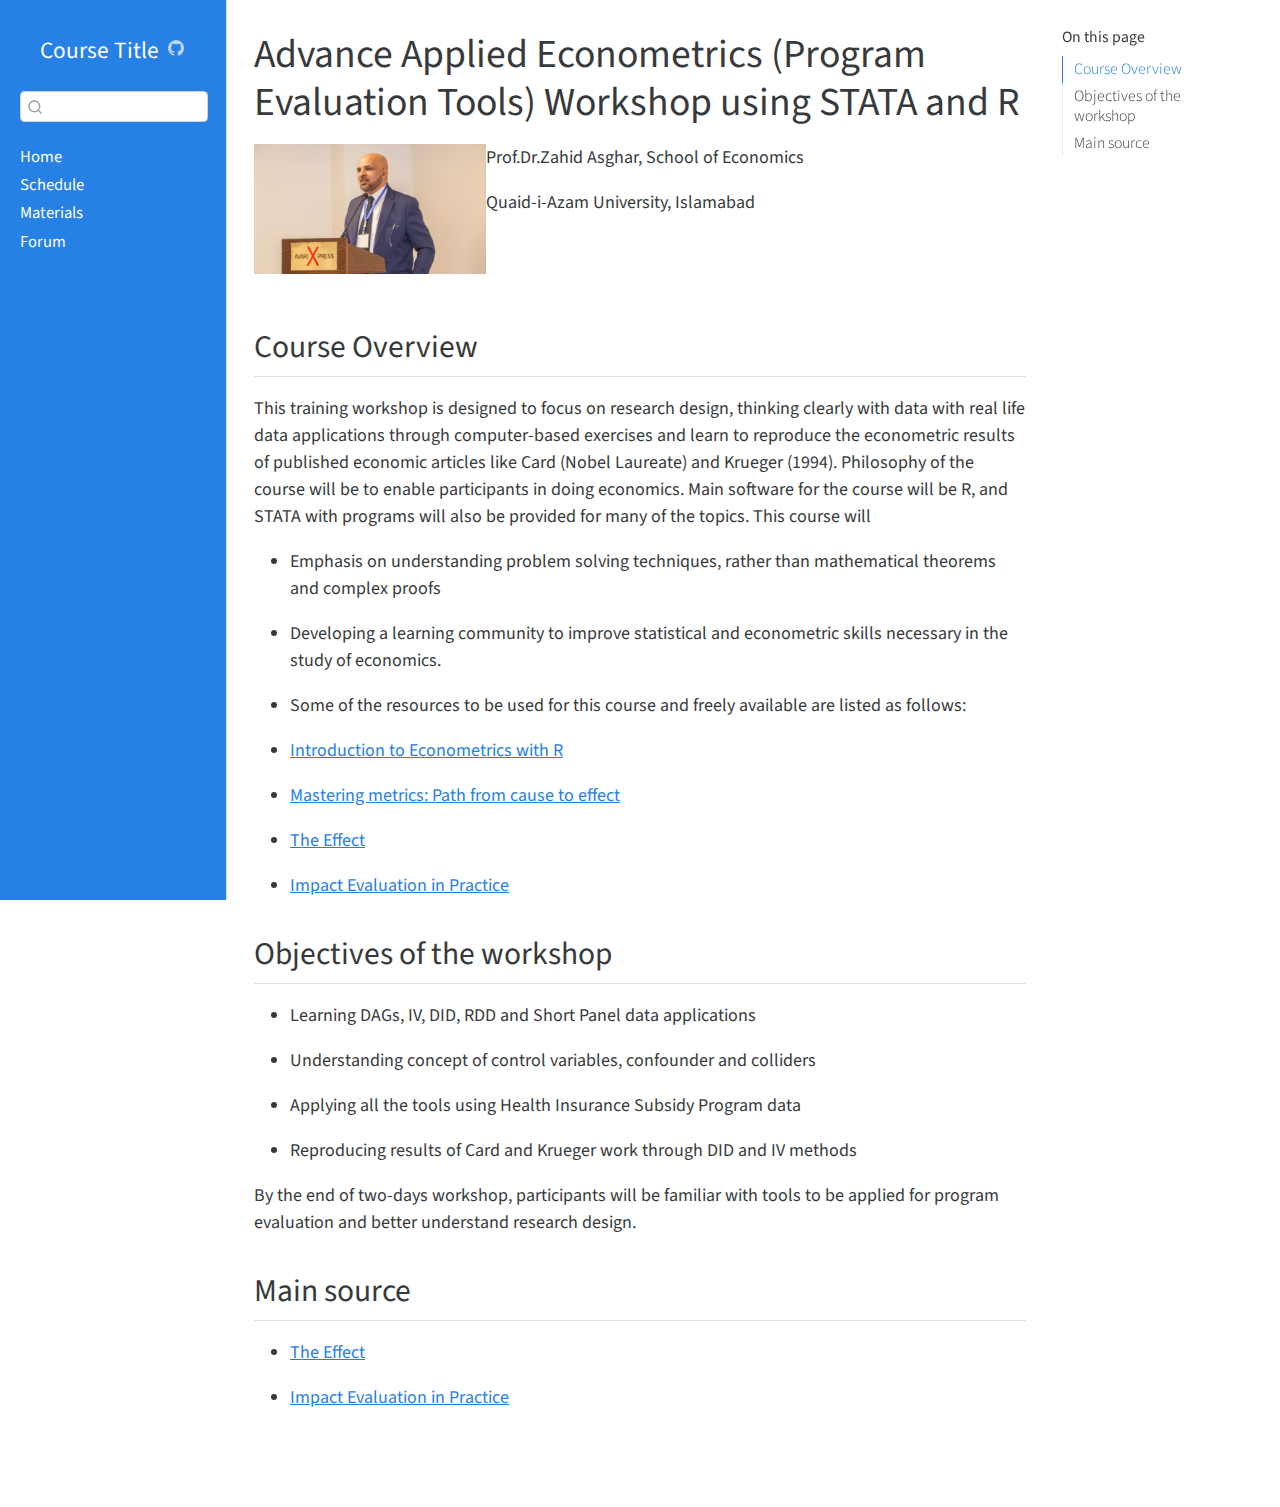
==== index.html @ a529d81c "Built site for gh-pages" ====
<!DOCTYPE html>
<html xmlns="http://www.w3.org/1999/xhtml" lang="en" xml:lang="en"><head>

<meta charset="utf-8">
<meta name="generator" content="quarto-1.2.313">

<meta name="viewport" content="width=device-width, initial-scale=1.0, user-scalable=yes">


<title>Course Title - Advance Applied Econometrics (Program Evaluation Tools) Workshop using STATA and R</title>
<style>
code{white-space: pre-wrap;}
span.smallcaps{font-variant: small-caps;}
div.columns{display: flex; gap: min(4vw, 1.5em);}
div.column{flex: auto; overflow-x: auto;}
div.hanging-indent{margin-left: 1.5em; text-indent: -1.5em;}
ul.task-list{list-style: none;}
ul.task-list li input[type="checkbox"] {
  width: 0.8em;
  margin: 0 0.8em 0.2em -1.6em;
  vertical-align: middle;
}
</style>


<script src="site_libs/quarto-nav/quarto-nav.js"></script>
<script src="site_libs/clipboard/clipboard.min.js"></script>
<script src="site_libs/quarto-search/autocomplete.umd.js"></script>
<script src="site_libs/quarto-search/fuse.min.js"></script>
<script src="site_libs/quarto-search/quarto-search.js"></script>
<meta name="quarto:offset" content="./">
<script src="site_libs/quarto-html/quarto.js"></script>
<script src="site_libs/quarto-html/popper.min.js"></script>
<script src="site_libs/quarto-html/tippy.umd.min.js"></script>
<script src="site_libs/quarto-html/anchor.min.js"></script>
<link href="site_libs/quarto-html/tippy.css" rel="stylesheet">
<link href="site_libs/quarto-html/quarto-syntax-highlighting.css" rel="stylesheet" id="quarto-text-highlighting-styles">
<script src="site_libs/bootstrap/bootstrap.min.js"></script>
<link href="site_libs/bootstrap/bootstrap-icons.css" rel="stylesheet">
<link href="site_libs/bootstrap/bootstrap.min.css" rel="stylesheet" id="quarto-bootstrap" data-mode="light">
<script id="quarto-search-options" type="application/json">{
  "location": "sidebar",
  "copy-button": false,
  "collapse-after": 3,
  "panel-placement": "start",
  "type": "textbox",
  "limit": 20,
  "language": {
    "search-no-results-text": "No results",
    "search-matching-documents-text": "matching documents",
    "search-copy-link-title": "Copy link to search",
    "search-hide-matches-text": "Hide additional matches",
    "search-more-match-text": "more match in this document",
    "search-more-matches-text": "more matches in this document",
    "search-clear-button-title": "Clear",
    "search-detached-cancel-button-title": "Cancel",
    "search-submit-button-title": "Submit"
  }
}</script>


</head>

<body class="nav-sidebar docked">

<div id="quarto-search-results"></div>
  <header id="quarto-header" class="headroom fixed-top">
  <nav class="quarto-secondary-nav" data-bs-toggle="collapse" data-bs-target="#quarto-sidebar" aria-controls="quarto-sidebar" aria-expanded="false" aria-label="Toggle sidebar navigation" onclick="if (window.quartoToggleHeadroom) { window.quartoToggleHeadroom(); }">
    <div class="container-fluid d-flex justify-content-between">
      <h1 class="quarto-secondary-nav-title">Advance Applied Econometrics (Program Evaluation Tools) Workshop using STATA and R</h1>
      <button type="button" class="quarto-btn-toggle btn" aria-label="Show secondary navigation">
        <i class="bi bi-chevron-right"></i>
      </button>
    </div>
  </nav>
</header>
<!-- content -->
<div id="quarto-content" class="quarto-container page-columns page-rows-contents page-layout-article">
<!-- sidebar -->
  <nav id="quarto-sidebar" class="sidebar collapse sidebar-navigation docked overflow-auto">
    <div class="pt-lg-2 mt-2 text-center sidebar-header">
    <div class="sidebar-title mb-0 py-0">
      <a href="./">Course Title</a> 
        <div class="sidebar-tools-main">
    <a href="https://github.com/Pakillo/quarto-course-website-template" title="GitHub" class="sidebar-tool px-1"><i class="bi bi-github"></i></a>
</div>
    </div>
      </div>
      <div class="mt-2 flex-shrink-0 align-items-center">
        <div class="sidebar-search">
        <div id="quarto-search" class="" title="Search"></div>
        </div>
      </div>
    <div class="sidebar-menu-container"> 
    <ul class="list-unstyled mt-1">
        <li class="sidebar-item">
  <div class="sidebar-item-container"> 
  <a href="./index.html" class="sidebar-item-text sidebar-link active">Home</a>
  </div>
</li>
        <li class="sidebar-item">
  <div class="sidebar-item-container"> 
  <a href="./schedule.html" class="sidebar-item-text sidebar-link">Schedule</a>
  </div>
</li>
        <li class="sidebar-item">
  <div class="sidebar-item-container"> 
  <a href="./materials.html" class="sidebar-item-text sidebar-link">Materials</a>
  </div>
</li>
        <li class="sidebar-item">
  <div class="sidebar-item-container"> 
  <a href="https://github.com/Pakillo/quarto-course-website-template/discussions" class="sidebar-item-text sidebar-link">Forum</a>
  </div>
</li>
    </ul>
    </div>
</nav>
<!-- margin-sidebar -->
    <div id="quarto-margin-sidebar" class="sidebar margin-sidebar">
        <nav id="TOC" role="doc-toc" class="toc-active">
    <h2 id="toc-title">On this page</h2>
   
  <ul>
  <li><a href="#course-overview" id="toc-course-overview" class="nav-link active" data-scroll-target="#course-overview">Course Overview</a></li>
  <li><a href="#objectives-of-the-workshop" id="toc-objectives-of-the-workshop" class="nav-link" data-scroll-target="#objectives-of-the-workshop">Objectives of the workshop</a></li>
  <li><a href="#main-source" id="toc-main-source" class="nav-link" data-scroll-target="#main-source">Main source</a></li>
  </ul>
</nav>
    </div>
<!-- main -->
<main class="content" id="quarto-document-content">

<header id="title-block-header" class="quarto-title-block default">
<div class="quarto-title">
<h1 class="title d-none d-lg-block">Advance Applied Econometrics (Program Evaluation Tools) Workshop using STATA and R</h1>
</div>



<div class="quarto-title-meta">

    
  
    
  </div>
  

</header>

<div class="columns">
<div class="column" style="width:30%;">
<p><img src="zahid.jpeg" class="img-fluid" width="512"></p>
</div><div class="column" style="width:70%;">
<div class="nonincremental">
<p>Prof.Dr.Zahid Asghar, School of Economics</p>
<p>Quaid-i-Azam University, Islamabad</p>
</div>
</div>
</div>
<section id="course-overview" class="level2">
<h2 class="anchored" data-anchor-id="course-overview">Course Overview</h2>
<p>This training workshop is designed <span class="yellow">to focus on research design</span>, <span class="yellow">thinking clearly with data</span> with real life data applications through computer-based exercises and learn to reproduce the econometric results of published economic articles like Card (Nobel Laureate) and Krueger (1994). Philosophy of the course will be to enable participants in <span class="yellow">doing economics</span>. <span class="yellow">Main software for the course will be R</span>, and STATA with programs will also be provided for many of the topics. This course will</p>
<ul>
<li><p>Emphasis on understanding problem solving techniques, rather than mathematical theorems and complex proofs</p></li>
<li><p>Developing a learning community to improve statistical and econometric skills necessary in the study of economics.</p></li>
<li><p>Some of the resources to be used for this course and freely available are listed as follows:</p></li>
<li><p><a href="https://scpoecon.github.io/ScPoEconometrics/index.html">Introduction to Econometrics with R</a></p></li>
<li><p><a href="https://www.masteringmetrics.com/">Mastering metrics: Path from cause to effect</a></p></li>
<li><p><a href="theeffectbook.net">The Effect</a></p></li>
<li><p><a href="https://www.worldbank.org/en/programs/sief-trust-fund/publication/impact-evaluation-in-practice">Impact Evaluation in Practice</a></p></li>
</ul>
</section>
<section id="objectives-of-the-workshop" class="level2">
<h2 class="anchored" data-anchor-id="objectives-of-the-workshop">Objectives of the workshop</h2>
<ul>
<li><p>Learning DAGs, IV, DID, RDD and Short Panel data applications</p></li>
<li><p>Understanding concept of control variables, confounder and colliders</p></li>
<li><p>Applying all the tools using Health Insurance Subsidy Program data</p></li>
<li><p>Reproducing results of Card and Krueger work through DID and IV methods</p></li>
</ul>
<p>By the end of two-days workshop, participants will be familiar with tools to be applied for program evaluation and better understand research design.</p>
</section>
<section id="main-source" class="level2">
<h2 class="anchored" data-anchor-id="main-source">Main source</h2>
<ul>
<li><p><a href="theeffectbook.net">The Effect</a></p></li>
<li><p><a href="https://www.worldbank.org/en/programs/sief-trust-fund/publication/impact-evaluation-in-practice">Impact Evaluation in Practice</a></p></li>
</ul>


</section>

</main> <!-- /main -->
<script id="quarto-html-after-body" type="application/javascript">
window.document.addEventListener("DOMContentLoaded", function (event) {
  const toggleBodyColorMode = (bsSheetEl) => {
    const mode = bsSheetEl.getAttribute("data-mode");
    const bodyEl = window.document.querySelector("body");
    if (mode === "dark") {
      bodyEl.classList.add("quarto-dark");
      bodyEl.classList.remove("quarto-light");
    } else {
      bodyEl.classList.add("quarto-light");
      bodyEl.classList.remove("quarto-dark");
    }
  }
  const toggleBodyColorPrimary = () => {
    const bsSheetEl = window.document.querySelector("link#quarto-bootstrap");
    if (bsSheetEl) {
      toggleBodyColorMode(bsSheetEl);
    }
  }
  toggleBodyColorPrimary();  
  const icon = "";
  const anchorJS = new window.AnchorJS();
  anchorJS.options = {
    placement: 'right',
    icon: icon
  };
  anchorJS.add('.anchored');
  const clipboard = new window.ClipboardJS('.code-copy-button', {
    target: function(trigger) {
      return trigger.previousElementSibling;
    }
  });
  clipboard.on('success', function(e) {
    // button target
    const button = e.trigger;
    // don't keep focus
    button.blur();
    // flash "checked"
    button.classList.add('code-copy-button-checked');
    var currentTitle = button.getAttribute("title");
    button.setAttribute("title", "Copied!");
    let tooltip;
    if (window.bootstrap) {
      button.setAttribute("data-bs-toggle", "tooltip");
      button.setAttribute("data-bs-placement", "left");
      button.setAttribute("data-bs-title", "Copied!");
      tooltip = new bootstrap.Tooltip(button, 
        { trigger: "manual", 
          customClass: "code-copy-button-tooltip",
          offset: [0, -8]});
      tooltip.show();    
    }
    setTimeout(function() {
      if (tooltip) {
        tooltip.hide();
        button.removeAttribute("data-bs-title");
        button.removeAttribute("data-bs-toggle");
        button.removeAttribute("data-bs-placement");
      }
      button.setAttribute("title", currentTitle);
      button.classList.remove('code-copy-button-checked');
    }, 1000);
    // clear code selection
    e.clearSelection();
  });
  function tippyHover(el, contentFn) {
    const config = {
      allowHTML: true,
      content: contentFn,
      maxWidth: 500,
      delay: 100,
      arrow: false,
      appendTo: function(el) {
          return el.parentElement;
      },
      interactive: true,
      interactiveBorder: 10,
      theme: 'quarto',
      placement: 'bottom-start'
    };
    window.tippy(el, config); 
  }
  const noterefs = window.document.querySelectorAll('a[role="doc-noteref"]');
  for (var i=0; i<noterefs.length; i++) {
    const ref = noterefs[i];
    tippyHover(ref, function() {
      // use id or data attribute instead here
      let href = ref.getAttribute('data-footnote-href') || ref.getAttribute('href');
      try { href = new URL(href).hash; } catch {}
      const id = href.replace(/^#\/?/, "");
      const note = window.document.getElementById(id);
      return note.innerHTML;
    });
  }
  const findCites = (el) => {
    const parentEl = el.parentElement;
    if (parentEl) {
      const cites = parentEl.dataset.cites;
      if (cites) {
        return {
          el,
          cites: cites.split(' ')
        };
      } else {
        return findCites(el.parentElement)
      }
    } else {
      return undefined;
    }
  };
  var bibliorefs = window.document.querySelectorAll('a[role="doc-biblioref"]');
  for (var i=0; i<bibliorefs.length; i++) {
    const ref = bibliorefs[i];
    const citeInfo = findCites(ref);
    if (citeInfo) {
      tippyHover(citeInfo.el, function() {
        var popup = window.document.createElement('div');
        citeInfo.cites.forEach(function(cite) {
          var citeDiv = window.document.createElement('div');
          citeDiv.classList.add('hanging-indent');
          citeDiv.classList.add('csl-entry');
          var biblioDiv = window.document.getElementById('ref-' + cite);
          if (biblioDiv) {
            citeDiv.innerHTML = biblioDiv.innerHTML;
          }
          popup.appendChild(citeDiv);
        });
        return popup.innerHTML;
      });
    }
  }
});
</script>
</div> <!-- /content -->



</body></html>
---- site_libs/quarto-html/tippy.css ----
.tippy-box[data-animation=fade][data-state=hidden]{opacity:0}[data-tippy-root]{max-width:calc(100vw - 10px)}.tippy-box{position:relative;background-color:#333;color:#fff;border-radius:4px;font-size:14px;line-height:1.4;white-space:normal;outline:0;transition-property:transform,visibility,opacity}.tippy-box[data-placement^=top]>.tippy-arrow{bottom:0}.tippy-box[data-placement^=top]>.tippy-arrow:before{bottom:-7px;left:0;border-width:8px 8px 0;border-top-color:initial;transform-origin:center top}.tippy-box[data-placement^=bottom]>.tippy-arrow{top:0}.tippy-box[data-placement^=bottom]>.tippy-arrow:before{top:-7px;left:0;border-width:0 8px 8px;border-bottom-color:initial;transform-origin:center bottom}.tippy-box[data-placement^=left]>.tippy-arrow{right:0}.tippy-box[data-placement^=left]>.tippy-arrow:before{border-width:8px 0 8px 8px;border-left-color:initial;right:-7px;transform-origin:center left}.tippy-box[data-placement^=right]>.tippy-arrow{left:0}.tippy-box[data-placement^=right]>.tippy-arrow:before{left:-7px;border-width:8px 8px 8px 0;border-right-color:initial;transform-origin:center right}.tippy-box[data-inertia][data-state=visible]{transition-timing-function:cubic-bezier(.54,1.5,.38,1.11)}.tippy-arrow{width:16px;height:16px;color:#333}.tippy-arrow:before{content:"";position:absolute;border-color:transparent;border-style:solid}.tippy-content{position:relative;padding:5px 9px;z-index:1}
---- site_libs/quarto-html/quarto-syntax-highlighting.css ----
/* quarto syntax highlight colors */
:root {
  --quarto-hl-ot-color: #003B4F;
  --quarto-hl-at-color: #657422;
  --quarto-hl-ss-color: #20794D;
  --quarto-hl-an-color: #5E5E5E;
  --quarto-hl-fu-color: #4758AB;
  --quarto-hl-st-color: #20794D;
  --quarto-hl-cf-color: #003B4F;
  --quarto-hl-op-color: #5E5E5E;
  --quarto-hl-er-color: #AD0000;
  --quarto-hl-bn-color: #AD0000;
  --quarto-hl-al-color: #AD0000;
  --quarto-hl-va-color: #111111;
  --quarto-hl-bu-color: inherit;
  --quarto-hl-ex-color: inherit;
  --quarto-hl-pp-color: #AD0000;
  --quarto-hl-in-color: #5E5E5E;
  --quarto-hl-vs-color: #20794D;
  --quarto-hl-wa-color: #5E5E5E;
  --quarto-hl-do-color: #5E5E5E;
  --quarto-hl-im-color: #00769E;
  --quarto-hl-ch-color: #20794D;
  --quarto-hl-dt-color: #AD0000;
  --quarto-hl-fl-color: #AD0000;
  --quarto-hl-co-color: #5E5E5E;
  --quarto-hl-cv-color: #5E5E5E;
  --quarto-hl-cn-color: #8f5902;
  --quarto-hl-sc-color: #5E5E5E;
  --quarto-hl-dv-color: #AD0000;
  --quarto-hl-kw-color: #003B4F;
}

/* other quarto variables */
:root {
  --quarto-font-monospace: SFMono-Regular, Menlo, Monaco, Consolas, "Liberation Mono", "Courier New", monospace;
}

pre > code.sourceCode > span {
  color: #003B4F;
}

code span {
  color: #003B4F;
}

code.sourceCode > span {
  color: #003B4F;
}

div.sourceCode,
div.sourceCode pre.sourceCode {
  color: #003B4F;
}

code span.ot {
  color: #003B4F;
}

code span.at {
  color: #657422;
}

code span.ss {
  color: #20794D;
}

code span.an {
  color: #5E5E5E;
}

code span.fu {
  color: #4758AB;
}

code span.st {
  color: #20794D;
}

code span.cf {
  color: #003B4F;
}

code span.op {
  color: #5E5E5E;
}

code span.er {
  color: #AD0000;
}

code span.bn {
  color: #AD0000;
}

code span.al {
  color: #AD0000;
}

code span.va {
  color: #111111;
}

code span.pp {
  color: #AD0000;
}

code span.in {
  color: #5E5E5E;
}

code span.vs {
  color: #20794D;
}

code span.wa {
  color: #5E5E5E;
  font-style: italic;
}

code span.do {
  color: #5E5E5E;
  font-style: italic;
}

code span.im {
  color: #00769E;
}

code span.ch {
  color: #20794D;
}

code span.dt {
  color: #AD0000;
}

code span.fl {
  color: #AD0000;
}

code span.co {
  color: #5E5E5E;
}

code span.cv {
  color: #5E5E5E;
  font-style: italic;
}

code span.cn {
  color: #8f5902;
}

code span.sc {
  color: #5E5E5E;
}

code span.dv {
  color: #AD0000;
}

code span.kw {
  color: #003B4F;
}

.prevent-inlining {
  content: "</";
}

/*# sourceMappingURL=debc5d5d77c3f9108843748ff7464032.css.map */
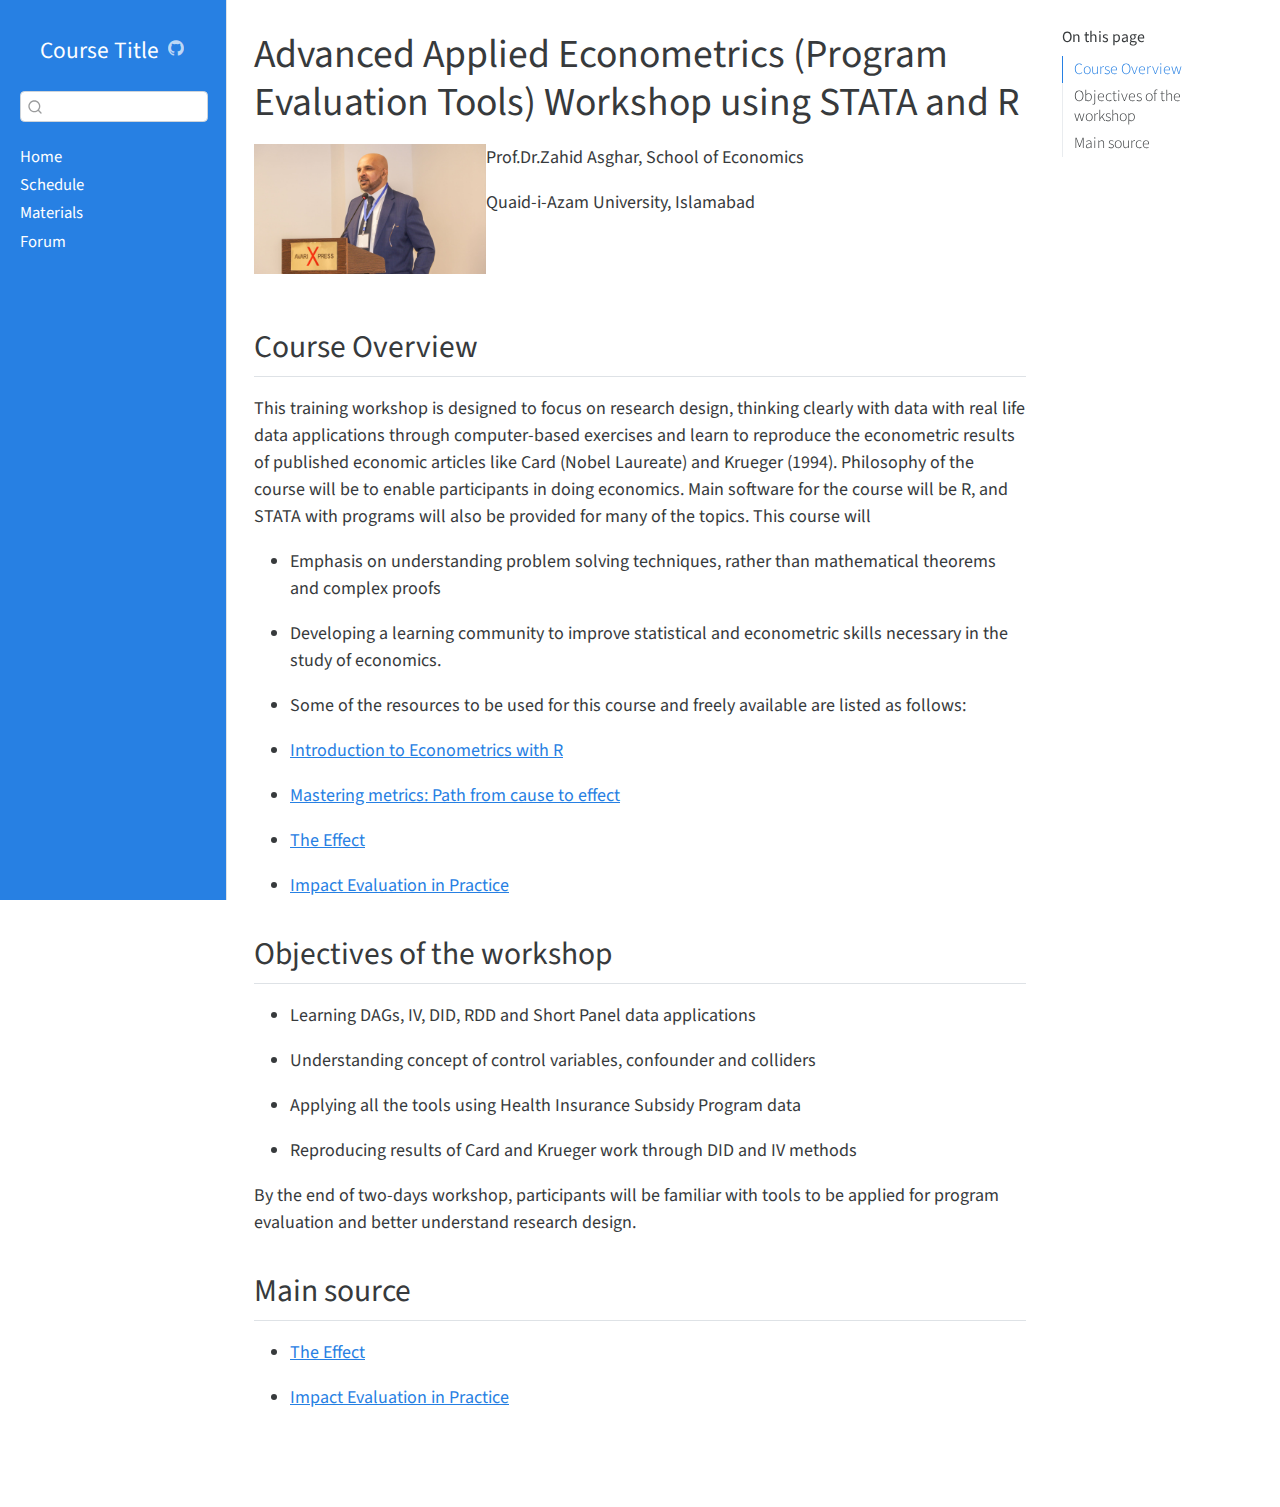
==== commit 083ae40a: "Built site for gh-pages" ====
--- a/index.html
+++ b/index.html
@@ -7,7 +7,7 @@
 <meta name="viewport" content="width=device-width, initial-scale=1.0, user-scalable=yes">
 
 
-<title>Course Title - Advance Applied Econometrics (Program Evaluation Tools) Workshop using STATA and R</title>
+<title>Course Title - Advanced Applied Econometrics (Program Evaluation Tools) Workshop using STATA and R</title>
 <style>
 code{white-space: pre-wrap;}
 span.smallcaps{font-variant: small-caps;}
@@ -67,7 +67,7 @@
   <header id="quarto-header" class="headroom fixed-top">
   <nav class="quarto-secondary-nav" data-bs-toggle="collapse" data-bs-target="#quarto-sidebar" aria-controls="quarto-sidebar" aria-expanded="false" aria-label="Toggle sidebar navigation" onclick="if (window.quartoToggleHeadroom) { window.quartoToggleHeadroom(); }">
     <div class="container-fluid d-flex justify-content-between">
-      <h1 class="quarto-secondary-nav-title">Advance Applied Econometrics (Program Evaluation Tools) Workshop using STATA and R</h1>
+      <h1 class="quarto-secondary-nav-title">Advanced Applied Econometrics (Program Evaluation Tools) Workshop using STATA and R</h1>
       <button type="button" class="quarto-btn-toggle btn" aria-label="Show secondary navigation">
         <i class="bi bi-chevron-right"></i>
       </button>
@@ -133,7 +133,7 @@
 
 <header id="title-block-header" class="quarto-title-block default">
 <div class="quarto-title">
-<h1 class="title d-none d-lg-block">Advance Applied Econometrics (Program Evaluation Tools) Workshop using STATA and R</h1>
+<h1 class="title d-none d-lg-block">Advanced Applied Econometrics (Program Evaluation Tools) Workshop using STATA and R</h1>
 </div>
 
 
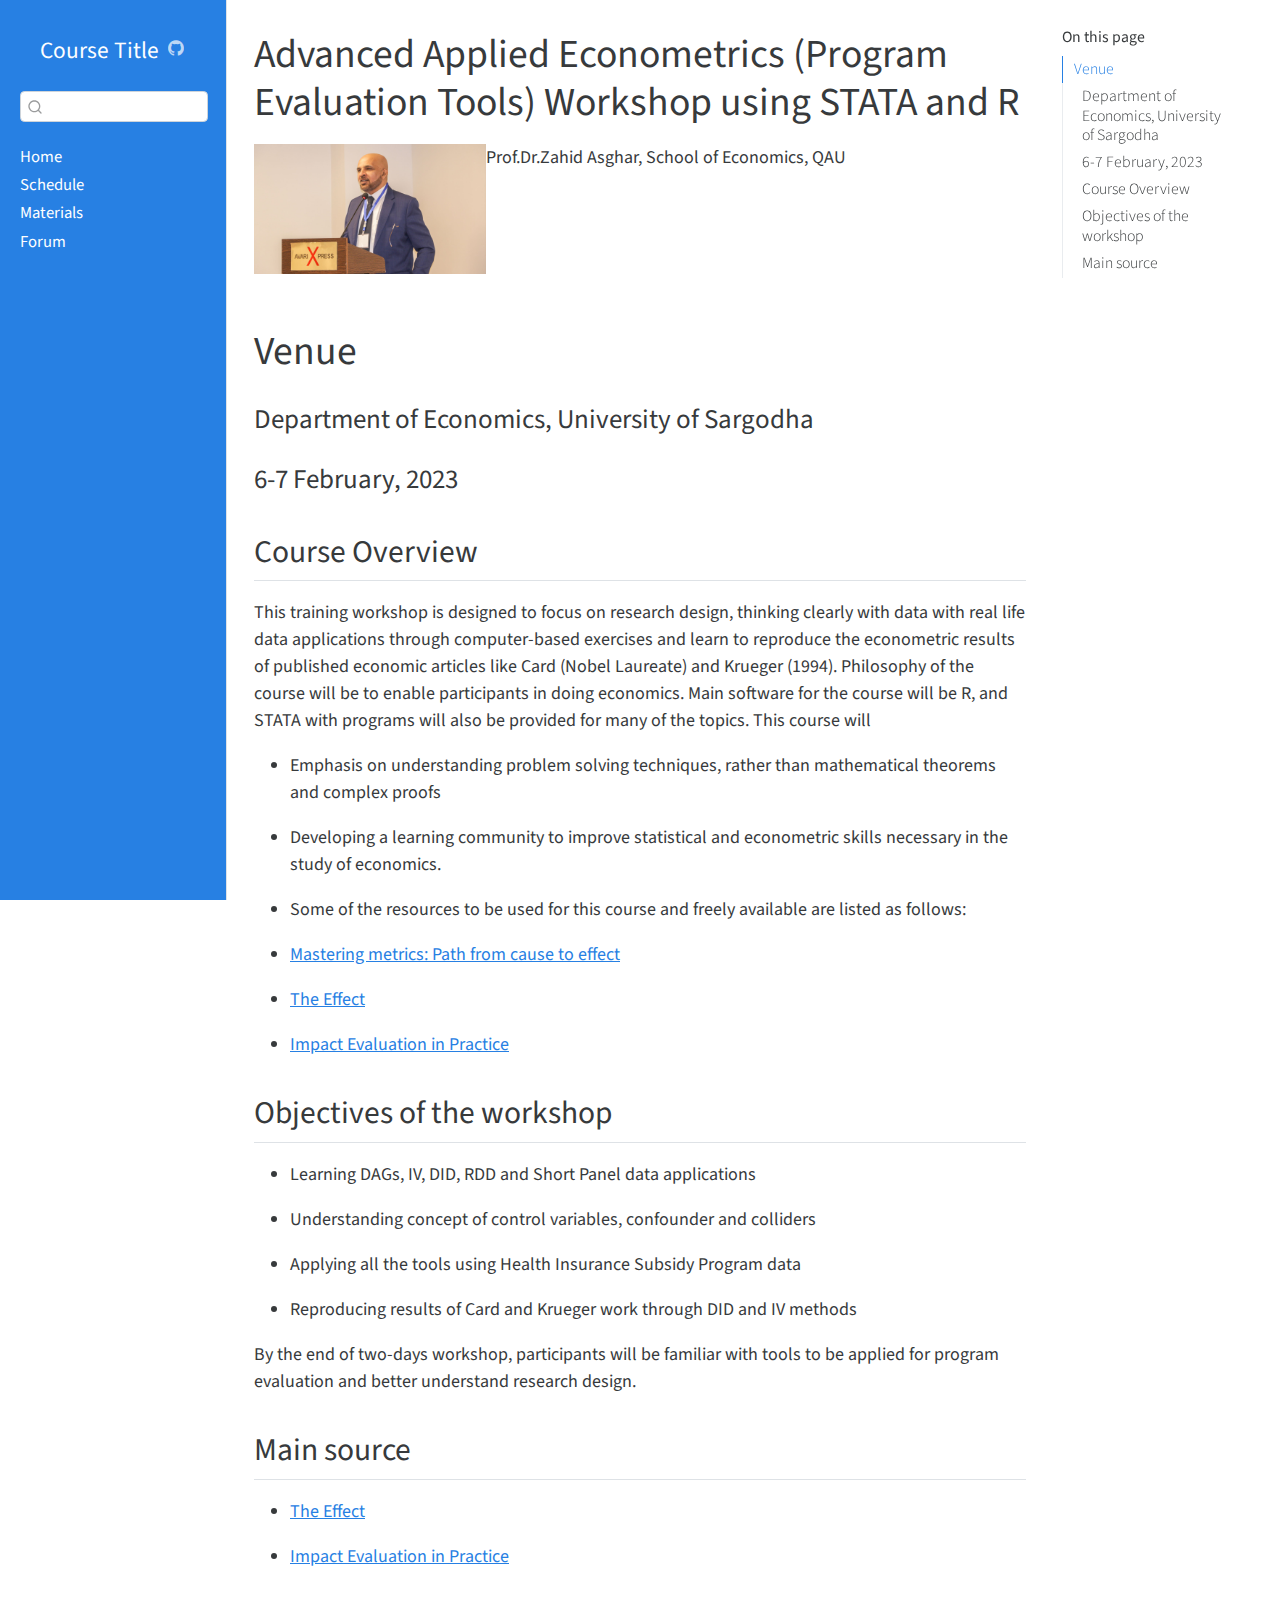
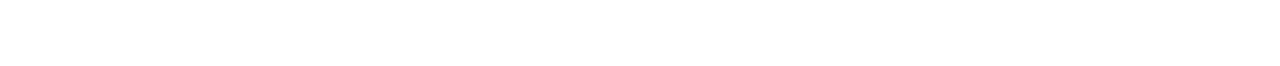
==== commit 5c6c1338: "Built site for gh-pages" ====
--- a/index.html
+++ b/index.html
@@ -122,9 +122,14 @@
     <h2 id="toc-title">On this page</h2>
    
   <ul>
-  <li><a href="#course-overview" id="toc-course-overview" class="nav-link active" data-scroll-target="#course-overview">Course Overview</a></li>
+  <li><a href="#venue" id="toc-venue" class="nav-link active" data-scroll-target="#venue">Venue</a>
+  <ul class="collapse">
+  <li><a href="#department-of-economics-university-of-sargodha" id="toc-department-of-economics-university-of-sargodha" class="nav-link" data-scroll-target="#department-of-economics-university-of-sargodha">Department of Economics, University of Sargodha</a></li>
+  <li><a href="#february-2023" id="toc-february-2023" class="nav-link" data-scroll-target="#february-2023">6-7 February, 2023</a></li>
+  <li><a href="#course-overview" id="toc-course-overview" class="nav-link" data-scroll-target="#course-overview">Course Overview</a></li>
   <li><a href="#objectives-of-the-workshop" id="toc-objectives-of-the-workshop" class="nav-link" data-scroll-target="#objectives-of-the-workshop">Objectives of the workshop</a></li>
   <li><a href="#main-source" id="toc-main-source" class="nav-link" data-scroll-target="#main-source">Main source</a></li>
+  </ul></li>
   </ul>
 </nav>
     </div>
@@ -153,11 +158,18 @@
 <p><img src="zahid.jpeg" class="img-fluid" width="512"></p>
 </div><div class="column" style="width:70%;">
 <div class="nonincremental">
-<p>Prof.Dr.Zahid Asghar, School of Economics</p>
-<p>Quaid-i-Azam University, Islamabad</p>
-</div>
-</div>
-</div>
+<p>Prof.Dr.Zahid Asghar, School of Economics, QAU</p>
+</div>
+</div>
+</div>
+<section id="venue" class="level1">
+<h1>Venue</h1>
+<section id="department-of-economics-university-of-sargodha" class="level3">
+<h3 class="anchored" data-anchor-id="department-of-economics-university-of-sargodha">Department of Economics, University of Sargodha</h3>
+</section>
+<section id="february-2023" class="level3">
+<h3 class="anchored" data-anchor-id="february-2023">6-7 February, 2023</h3>
+</section>
 <section id="course-overview" class="level2">
 <h2 class="anchored" data-anchor-id="course-overview">Course Overview</h2>
 <p>This training workshop is designed <span class="yellow">to focus on research design</span>, <span class="yellow">thinking clearly with data</span> with real life data applications through computer-based exercises and learn to reproduce the econometric results of published economic articles like Card (Nobel Laureate) and Krueger (1994). Philosophy of the course will be to enable participants in <span class="yellow">doing economics</span>. <span class="yellow">Main software for the course will be R</span>, and STATA with programs will also be provided for many of the topics. This course will</p>
@@ -165,7 +177,6 @@
 <li><p>Emphasis on understanding problem solving techniques, rather than mathematical theorems and complex proofs</p></li>
 <li><p>Developing a learning community to improve statistical and econometric skills necessary in the study of economics.</p></li>
 <li><p>Some of the resources to be used for this course and freely available are listed as follows:</p></li>
-<li><p><a href="https://scpoecon.github.io/ScPoEconometrics/index.html">Introduction to Econometrics with R</a></p></li>
 <li><p><a href="https://www.masteringmetrics.com/">Mastering metrics: Path from cause to effect</a></p></li>
 <li><p><a href="theeffectbook.net">The Effect</a></p></li>
 <li><p><a href="https://www.worldbank.org/en/programs/sief-trust-fund/publication/impact-evaluation-in-practice">Impact Evaluation in Practice</a></p></li>
@@ -189,6 +200,7 @@
 </ul>
 
 
+</section>
 </section>
 
 </main> <!-- /main -->
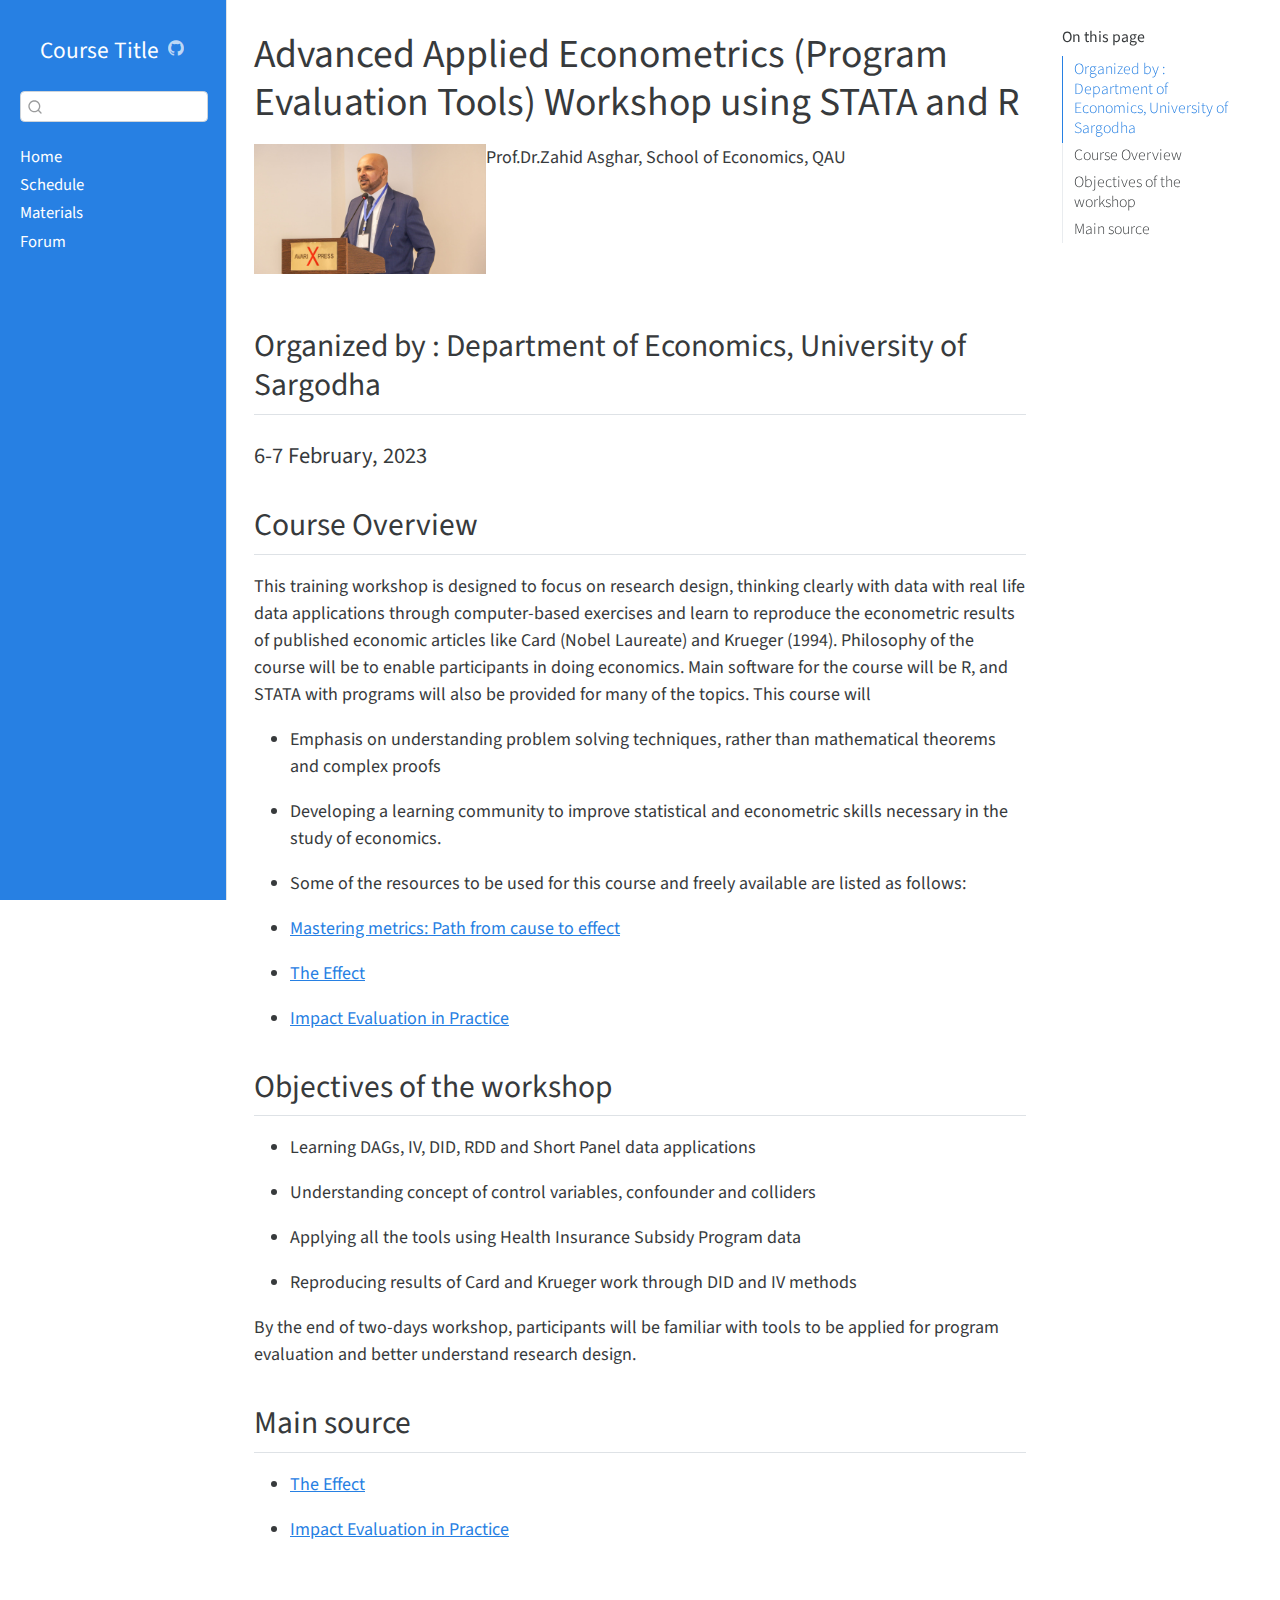
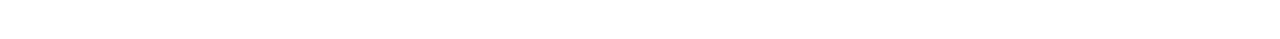
==== commit 92826d8f: "Built site for gh-pages" ====
--- a/index.html
+++ b/index.html
@@ -122,14 +122,10 @@
     <h2 id="toc-title">On this page</h2>
    
   <ul>
-  <li><a href="#venue" id="toc-venue" class="nav-link active" data-scroll-target="#venue">Venue</a>
-  <ul class="collapse">
-  <li><a href="#department-of-economics-university-of-sargodha" id="toc-department-of-economics-university-of-sargodha" class="nav-link" data-scroll-target="#department-of-economics-university-of-sargodha">Department of Economics, University of Sargodha</a></li>
-  <li><a href="#february-2023" id="toc-february-2023" class="nav-link" data-scroll-target="#february-2023">6-7 February, 2023</a></li>
+  <li><a href="#organized-by-department-of-economics-university-of-sargodha" id="toc-organized-by-department-of-economics-university-of-sargodha" class="nav-link active" data-scroll-target="#organized-by-department-of-economics-university-of-sargodha">Organized by : Department of Economics, University of Sargodha</a></li>
   <li><a href="#course-overview" id="toc-course-overview" class="nav-link" data-scroll-target="#course-overview">Course Overview</a></li>
   <li><a href="#objectives-of-the-workshop" id="toc-objectives-of-the-workshop" class="nav-link" data-scroll-target="#objectives-of-the-workshop">Objectives of the workshop</a></li>
   <li><a href="#main-source" id="toc-main-source" class="nav-link" data-scroll-target="#main-source">Main source</a></li>
-  </ul></li>
   </ul>
 </nav>
     </div>
@@ -162,13 +158,11 @@
 </div>
 </div>
 </div>
-<section id="venue" class="level1">
-<h1>Venue</h1>
-<section id="department-of-economics-university-of-sargodha" class="level3">
-<h3 class="anchored" data-anchor-id="department-of-economics-university-of-sargodha">Department of Economics, University of Sargodha</h3>
-</section>
-<section id="february-2023" class="level3">
-<h3 class="anchored" data-anchor-id="february-2023">6-7 February, 2023</h3>
+<section id="organized-by-department-of-economics-university-of-sargodha" class="level2">
+<h2 class="anchored" data-anchor-id="organized-by-department-of-economics-university-of-sargodha">Organized by : Department of Economics, University of Sargodha</h2>
+<section id="february-2023" class="level4">
+<h4 class="anchored" data-anchor-id="february-2023">6-7 February, 2023</h4>
+</section>
 </section>
 <section id="course-overview" class="level2">
 <h2 class="anchored" data-anchor-id="course-overview">Course Overview</h2>
@@ -200,7 +194,6 @@
 </ul>
 
 
-</section>
 </section>
 
 </main> <!-- /main -->
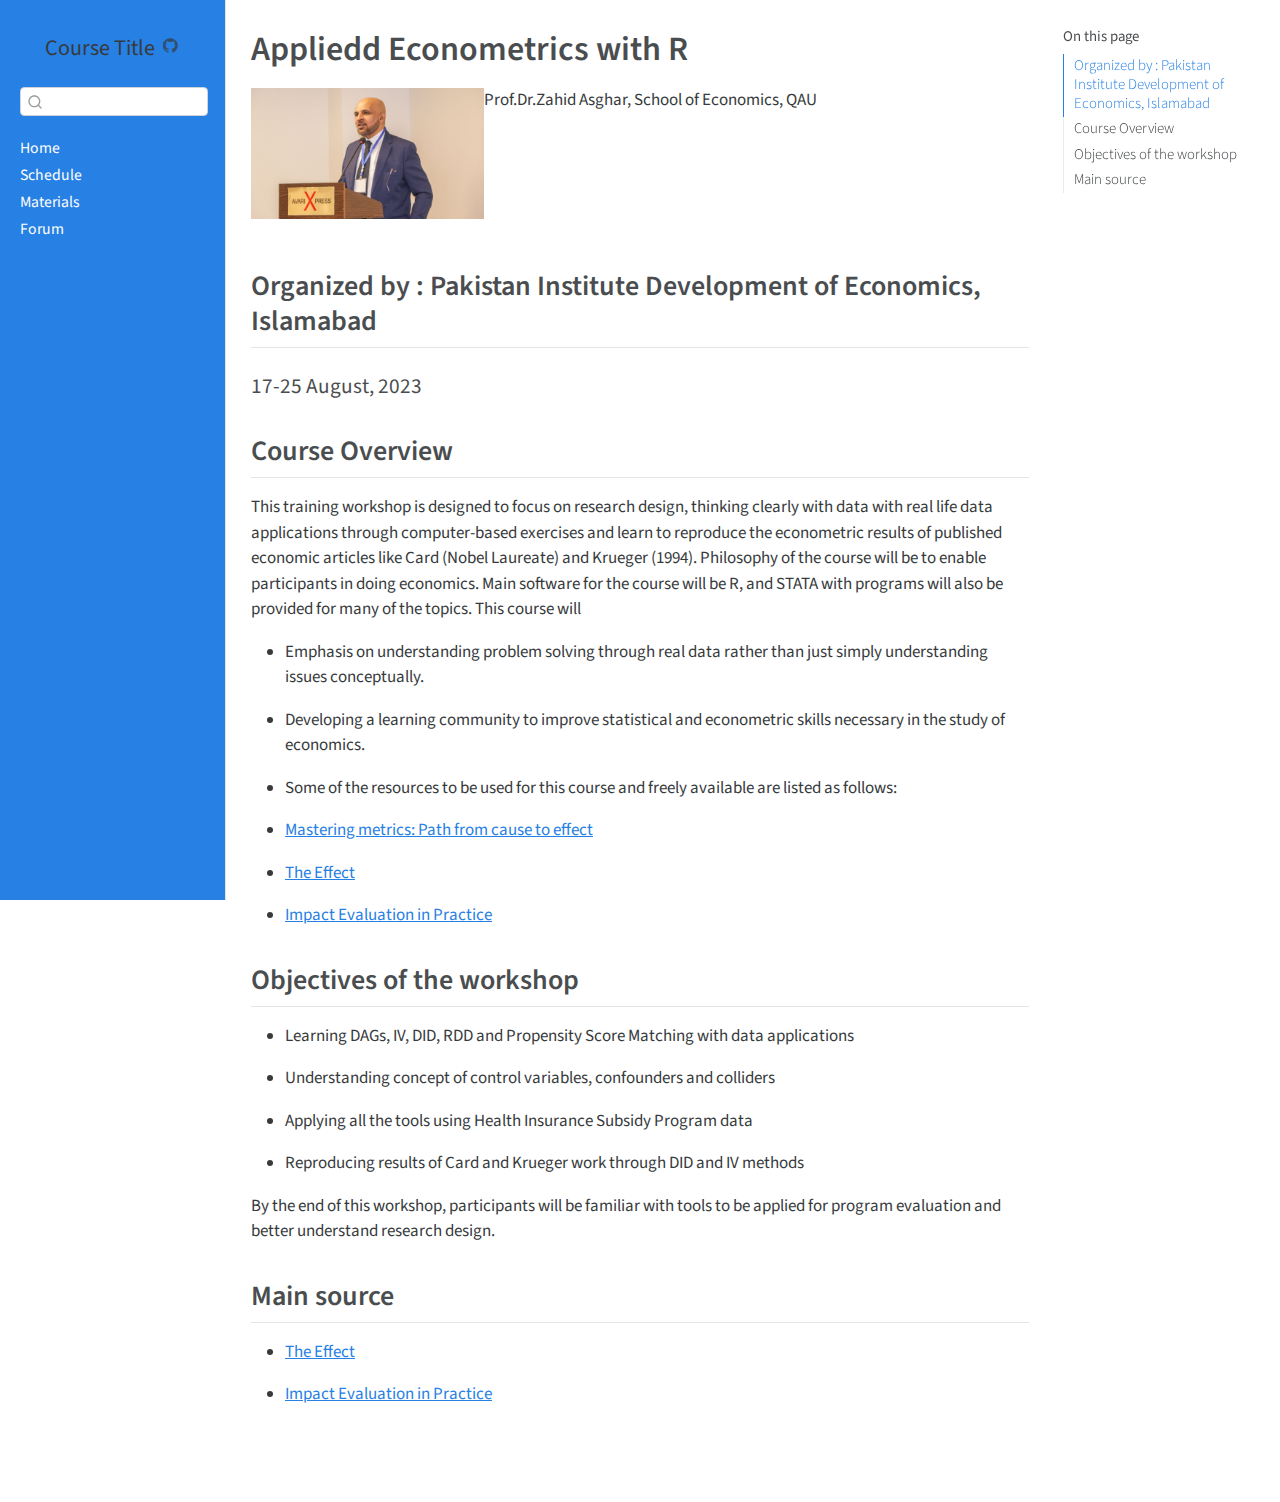
==== commit 7e8803f5: "Built site for gh-pages" ====
--- a/index.html
+++ b/index.html
@@ -2,12 +2,12 @@
 <html xmlns="http://www.w3.org/1999/xhtml" lang="en" xml:lang="en"><head>
 
 <meta charset="utf-8">
-<meta name="generator" content="quarto-1.2.313">
+<meta name="generator" content="quarto-1.3.450">
 
 <meta name="viewport" content="width=device-width, initial-scale=1.0, user-scalable=yes">
 
 
-<title>Course Title - Advanced Applied Econometrics (Program Evaluation Tools) Workshop using STATA and R</title>
+<title>Course Title - Appliedd Econometrics with R</title>
 <style>
 code{white-space: pre-wrap;}
 span.smallcaps{font-variant: small-caps;}
@@ -17,7 +17,7 @@
 ul.task-list{list-style: none;}
 ul.task-list li input[type="checkbox"] {
   width: 0.8em;
-  margin: 0 0.8em 0.2em -1.6em;
+  margin: 0 0.8em 0.2em -1em; /* quarto-specific, see https://github.com/quarto-dev/quarto-cli/issues/4556 */ 
   vertical-align: middle;
 }
 </style>
@@ -54,7 +54,8 @@
     "search-more-matches-text": "more matches in this document",
     "search-clear-button-title": "Clear",
     "search-detached-cancel-button-title": "Cancel",
-    "search-submit-button-title": "Submit"
+    "search-submit-button-title": "Submit",
+    "search-label": "Search"
   }
 }</script>
 
@@ -65,11 +66,16 @@
 
 <div id="quarto-search-results"></div>
   <header id="quarto-header" class="headroom fixed-top">
-  <nav class="quarto-secondary-nav" data-bs-toggle="collapse" data-bs-target="#quarto-sidebar" aria-controls="quarto-sidebar" aria-expanded="false" aria-label="Toggle sidebar navigation" onclick="if (window.quartoToggleHeadroom) { window.quartoToggleHeadroom(); }">
-    <div class="container-fluid d-flex justify-content-between">
-      <h1 class="quarto-secondary-nav-title">Advanced Applied Econometrics (Program Evaluation Tools) Workshop using STATA and R</h1>
-      <button type="button" class="quarto-btn-toggle btn" aria-label="Show secondary navigation">
-        <i class="bi bi-chevron-right"></i>
+  <nav class="quarto-secondary-nav">
+    <div class="container-fluid d-flex">
+      <button type="button" class="quarto-btn-toggle btn" data-bs-toggle="collapse" data-bs-target="#quarto-sidebar,#quarto-sidebar-glass" aria-controls="quarto-sidebar" aria-expanded="false" aria-label="Toggle sidebar navigation" onclick="if (window.quartoToggleHeadroom) { window.quartoToggleHeadroom(); }">
+        <i class="bi bi-layout-text-sidebar-reverse"></i>
+      </button>
+      <nav class="quarto-page-breadcrumbs" aria-label="breadcrumb"><ol class="breadcrumb"><li class="breadcrumb-item"><a href="./index.html">Home</a></li></ol></nav>
+      <a class="flex-grow-1" role="button" data-bs-toggle="collapse" data-bs-target="#quarto-sidebar,#quarto-sidebar-glass" aria-controls="quarto-sidebar" aria-expanded="false" aria-label="Toggle sidebar navigation" onclick="if (window.quartoToggleHeadroom) { window.quartoToggleHeadroom(); }">      
+      </a>
+      <button type="button" class="btn quarto-search-button" aria-label="" onclick="window.quartoOpenSearch();">
+        <i class="bi bi-search"></i>
       </button>
     </div>
   </nav>
@@ -77,52 +83,57 @@
 <!-- content -->
 <div id="quarto-content" class="quarto-container page-columns page-rows-contents page-layout-article">
 <!-- sidebar -->
-  <nav id="quarto-sidebar" class="sidebar collapse sidebar-navigation docked overflow-auto">
+  <nav id="quarto-sidebar" class="sidebar collapse collapse-horizontal sidebar-navigation docked overflow-auto">
     <div class="pt-lg-2 mt-2 text-center sidebar-header">
     <div class="sidebar-title mb-0 py-0">
       <a href="./">Course Title</a> 
         <div class="sidebar-tools-main">
-    <a href="https://github.com/Pakillo/quarto-course-website-template" title="GitHub" class="sidebar-tool px-1"><i class="bi bi-github"></i></a>
+    <a href="https://github.com/zahedasghar/impact_evaluation" rel="" title="GitHub" class="quarto-navigation-tool px-1" aria-label="GitHub"><i class="bi bi-github"></i></a>
 </div>
     </div>
       </div>
-      <div class="mt-2 flex-shrink-0 align-items-center">
+        <div class="mt-2 flex-shrink-0 align-items-center">
         <div class="sidebar-search">
         <div id="quarto-search" class="" title="Search"></div>
         </div>
-      </div>
+        </div>
     <div class="sidebar-menu-container"> 
     <ul class="list-unstyled mt-1">
         <li class="sidebar-item">
   <div class="sidebar-item-container"> 
-  <a href="./index.html" class="sidebar-item-text sidebar-link active">Home</a>
+  <a href="./index.html" class="sidebar-item-text sidebar-link active">
+ <span class="menu-text">Home</span></a>
   </div>
 </li>
         <li class="sidebar-item">
   <div class="sidebar-item-container"> 
-  <a href="./schedule.html" class="sidebar-item-text sidebar-link">Schedule</a>
+  <a href="./schedule.html" class="sidebar-item-text sidebar-link">
+ <span class="menu-text">Schedule</span></a>
   </div>
 </li>
         <li class="sidebar-item">
   <div class="sidebar-item-container"> 
-  <a href="./materials.html" class="sidebar-item-text sidebar-link">Materials</a>
+  <a href="./materials.html" class="sidebar-item-text sidebar-link">
+ <span class="menu-text">Materials</span></a>
   </div>
 </li>
         <li class="sidebar-item">
   <div class="sidebar-item-container"> 
-  <a href="https://github.com/Pakillo/quarto-course-website-template/discussions" class="sidebar-item-text sidebar-link">Forum</a>
+  <a href="https://github.com/zahedasghar/impact_evaluation" class="sidebar-item-text sidebar-link">
+ <span class="menu-text">Forum</span></a>
   </div>
 </li>
     </ul>
     </div>
 </nav>
+<div id="quarto-sidebar-glass" data-bs-toggle="collapse" data-bs-target="#quarto-sidebar,#quarto-sidebar-glass"></div>
 <!-- margin-sidebar -->
     <div id="quarto-margin-sidebar" class="sidebar margin-sidebar">
         <nav id="TOC" role="doc-toc" class="toc-active">
     <h2 id="toc-title">On this page</h2>
    
   <ul>
-  <li><a href="#organized-by-department-of-economics-university-of-sargodha" id="toc-organized-by-department-of-economics-university-of-sargodha" class="nav-link active" data-scroll-target="#organized-by-department-of-economics-university-of-sargodha">Organized by : Department of Economics, University of Sargodha</a></li>
+  <li><a href="#organized-by-pakistan-institute-development-of-economics-islamabad" id="toc-organized-by-pakistan-institute-development-of-economics-islamabad" class="nav-link active" data-scroll-target="#organized-by-pakistan-institute-development-of-economics-islamabad">Organized by : Pakistan Institute Development of Economics, Islamabad</a></li>
   <li><a href="#course-overview" id="toc-course-overview" class="nav-link" data-scroll-target="#course-overview">Course Overview</a></li>
   <li><a href="#objectives-of-the-workshop" id="toc-objectives-of-the-workshop" class="nav-link" data-scroll-target="#objectives-of-the-workshop">Objectives of the workshop</a></li>
   <li><a href="#main-source" id="toc-main-source" class="nav-link" data-scroll-target="#main-source">Main source</a></li>
@@ -134,7 +145,7 @@
 
 <header id="title-block-header" class="quarto-title-block default">
 <div class="quarto-title">
-<h1 class="title d-none d-lg-block">Advanced Applied Econometrics (Program Evaluation Tools) Workshop using STATA and R</h1>
+<h1 class="title">Appliedd Econometrics with R</h1>
 </div>
 
 
@@ -158,17 +169,17 @@
 </div>
 </div>
 </div>
-<section id="organized-by-department-of-economics-university-of-sargodha" class="level2">
-<h2 class="anchored" data-anchor-id="organized-by-department-of-economics-university-of-sargodha">Organized by : Department of Economics, University of Sargodha</h2>
-<section id="february-2023" class="level4">
-<h4 class="anchored" data-anchor-id="february-2023">6-7 February, 2023</h4>
+<section id="organized-by-pakistan-institute-development-of-economics-islamabad" class="level2">
+<h2 class="anchored" data-anchor-id="organized-by-pakistan-institute-development-of-economics-islamabad">Organized by : Pakistan Institute Development of Economics, Islamabad</h2>
+<section id="august-2023" class="level4">
+<h4 class="anchored" data-anchor-id="august-2023">17-25 August, 2023</h4>
 </section>
 </section>
 <section id="course-overview" class="level2">
 <h2 class="anchored" data-anchor-id="course-overview">Course Overview</h2>
 <p>This training workshop is designed <span class="yellow">to focus on research design</span>, <span class="yellow">thinking clearly with data</span> with real life data applications through computer-based exercises and learn to reproduce the econometric results of published economic articles like Card (Nobel Laureate) and Krueger (1994). Philosophy of the course will be to enable participants in <span class="yellow">doing economics</span>. <span class="yellow">Main software for the course will be R</span>, and STATA with programs will also be provided for many of the topics. This course will</p>
 <ul>
-<li><p>Emphasis on understanding problem solving techniques, rather than mathematical theorems and complex proofs</p></li>
+<li><p>Emphasis on understanding problem solving through real data rather than just simply understanding issues conceptually.</p></li>
 <li><p>Developing a learning community to improve statistical and econometric skills necessary in the study of economics.</p></li>
 <li><p>Some of the resources to be used for this course and freely available are listed as follows:</p></li>
 <li><p><a href="https://www.masteringmetrics.com/">Mastering metrics: Path from cause to effect</a></p></li>
@@ -179,12 +190,12 @@
 <section id="objectives-of-the-workshop" class="level2">
 <h2 class="anchored" data-anchor-id="objectives-of-the-workshop">Objectives of the workshop</h2>
 <ul>
-<li><p>Learning DAGs, IV, DID, RDD and Short Panel data applications</p></li>
-<li><p>Understanding concept of control variables, confounder and colliders</p></li>
+<li><p>Learning DAGs, IV, DID, RDD and Propensity Score Matching with data applications</p></li>
+<li><p>Understanding concept of control variables, confounders and colliders</p></li>
 <li><p>Applying all the tools using Health Insurance Subsidy Program data</p></li>
 <li><p>Reproducing results of Card and Krueger work through DID and IV methods</p></li>
 </ul>
-<p>By the end of two-days workshop, participants will be familiar with tools to be applied for program evaluation and better understand research design.</p>
+<p>By the end of this workshop, participants will be familiar with tools to be applied for program evaluation and better understand research design.</p>
 </section>
 <section id="main-source" class="level2">
 <h2 class="anchored" data-anchor-id="main-source">Main source</h2>
@@ -224,9 +235,23 @@
     icon: icon
   };
   anchorJS.add('.anchored');
+  const isCodeAnnotation = (el) => {
+    for (const clz of el.classList) {
+      if (clz.startsWith('code-annotation-')) {                     
+        return true;
+      }
+    }
+    return false;
+  }
   const clipboard = new window.ClipboardJS('.code-copy-button', {
-    target: function(trigger) {
-      return trigger.previousElementSibling;
+    text: function(trigger) {
+      const codeEl = trigger.previousElementSibling.cloneNode(true);
+      for (const childEl of codeEl.children) {
+        if (isCodeAnnotation(childEl)) {
+          childEl.remove();
+        }
+      }
+      return codeEl.innerText;
     }
   });
   clipboard.on('success', function(e) {
@@ -291,6 +316,92 @@
       return note.innerHTML;
     });
   }
+      let selectedAnnoteEl;
+      const selectorForAnnotation = ( cell, annotation) => {
+        let cellAttr = 'data-code-cell="' + cell + '"';
+        let lineAttr = 'data-code-annotation="' +  annotation + '"';
+        const selector = 'span[' + cellAttr + '][' + lineAttr + ']';
+        return selector;
+      }
+      const selectCodeLines = (annoteEl) => {
+        const doc = window.document;
+        const targetCell = annoteEl.getAttribute("data-target-cell");
+        const targetAnnotation = annoteEl.getAttribute("data-target-annotation");
+        const annoteSpan = window.document.querySelector(selectorForAnnotation(targetCell, targetAnnotation));
+        const lines = annoteSpan.getAttribute("data-code-lines").split(",");
+        const lineIds = lines.map((line) => {
+          return targetCell + "-" + line;
+        })
+        let top = null;
+        let height = null;
+        let parent = null;
+        if (lineIds.length > 0) {
+            //compute the position of the single el (top and bottom and make a div)
+            const el = window.document.getElementById(lineIds[0]);
+            top = el.offsetTop;
+            height = el.offsetHeight;
+            parent = el.parentElement.parentElement;
+          if (lineIds.length > 1) {
+            const lastEl = window.document.getElementById(lineIds[lineIds.length - 1]);
+            const bottom = lastEl.offsetTop + lastEl.offsetHeight;
+            height = bottom - top;
+          }
+          if (top !== null && height !== null && parent !== null) {
+            // cook up a div (if necessary) and position it 
+            let div = window.document.getElementById("code-annotation-line-highlight");
+            if (div === null) {
+              div = window.document.createElement("div");
+              div.setAttribute("id", "code-annotation-line-highlight");
+              div.style.position = 'absolute';
+              parent.appendChild(div);
+            }
+            div.style.top = top - 2 + "px";
+            div.style.height = height + 4 + "px";
+            let gutterDiv = window.document.getElementById("code-annotation-line-highlight-gutter");
+            if (gutterDiv === null) {
+              gutterDiv = window.document.createElement("div");
+              gutterDiv.setAttribute("id", "code-annotation-line-highlight-gutter");
+              gutterDiv.style.position = 'absolute';
+              const codeCell = window.document.getElementById(targetCell);
+              const gutter = codeCell.querySelector('.code-annotation-gutter');
+              gutter.appendChild(gutterDiv);
+            }
+            gutterDiv.style.top = top - 2 + "px";
+            gutterDiv.style.height = height + 4 + "px";
+          }
+          selectedAnnoteEl = annoteEl;
+        }
+      };
+      const unselectCodeLines = () => {
+        const elementsIds = ["code-annotation-line-highlight", "code-annotation-line-highlight-gutter"];
+        elementsIds.forEach((elId) => {
+          const div = window.document.getElementById(elId);
+          if (div) {
+            div.remove();
+          }
+        });
+        selectedAnnoteEl = undefined;
+      };
+      // Attach click handler to the DT
+      const annoteDls = window.document.querySelectorAll('dt[data-target-cell]');
+      for (const annoteDlNode of annoteDls) {
+        annoteDlNode.addEventListener('click', (event) => {
+          const clickedEl = event.target;
+          if (clickedEl !== selectedAnnoteEl) {
+            unselectCodeLines();
+            const activeEl = window.document.querySelector('dt[data-target-cell].code-annotation-active');
+            if (activeEl) {
+              activeEl.classList.remove('code-annotation-active');
+            }
+            selectCodeLines(clickedEl);
+            clickedEl.classList.add('code-annotation-active');
+          } else {
+            // Unselect the line
+            unselectCodeLines();
+            clickedEl.classList.remove('code-annotation-active');
+          }
+        });
+      }
   const findCites = (el) => {
     const parentEl = el.parentElement;
     if (parentEl) {
--- a/site_libs/quarto-html/quarto-syntax-highlighting.css
+++ b/site_libs/quarto-html/quarto-syntax-highlighting.css
@@ -55,62 +55,85 @@
 
 code span.ot {
   color: #003B4F;
+  font-style: inherit;
 }
 
 code span.at {
   color: #657422;
+  font-style: inherit;
 }
 
 code span.ss {
   color: #20794D;
+  font-style: inherit;
 }
 
 code span.an {
   color: #5E5E5E;
+  font-style: inherit;
 }
 
 code span.fu {
   color: #4758AB;
+  font-style: inherit;
 }
 
 code span.st {
   color: #20794D;
+  font-style: inherit;
 }
 
 code span.cf {
   color: #003B4F;
+  font-style: inherit;
 }
 
 code span.op {
   color: #5E5E5E;
+  font-style: inherit;
 }
 
 code span.er {
   color: #AD0000;
+  font-style: inherit;
 }
 
 code span.bn {
   color: #AD0000;
+  font-style: inherit;
 }
 
 code span.al {
   color: #AD0000;
+  font-style: inherit;
 }
 
 code span.va {
   color: #111111;
+  font-style: inherit;
+}
+
+code span.bu {
+  font-style: inherit;
+}
+
+code span.ex {
+  font-style: inherit;
 }
 
 code span.pp {
   color: #AD0000;
+  font-style: inherit;
 }
 
 code span.in {
   color: #5E5E5E;
+  font-style: inherit;
 }
 
 code span.vs {
   color: #20794D;
+  font-style: inherit;
 }
 
 code span.wa {
@@ -125,22 +148,27 @@
 
 code span.im {
   color: #00769E;
+  font-style: inherit;
 }
 
 code span.ch {
   color: #20794D;
+  font-style: inherit;
 }
 
 code span.dt {
   color: #AD0000;
+  font-style: inherit;
 }
 
 code span.fl {
   color: #AD0000;
+  font-style: inherit;
 }
 
 code span.co {
   color: #5E5E5E;
+  font-style: inherit;
 }
 
 code span.cv {
@@ -150,18 +178,22 @@
 
 code span.cn {
   color: #8f5902;
+  font-style: inherit;
 }
 
 code span.sc {
   color: #5E5E5E;
+  font-style: inherit;
 }
 
 code span.dv {
   color: #AD0000;
+  font-style: inherit;
 }
 
 code span.kw {
   color: #003B4F;
+  font-style: inherit;
 }
 
 .prevent-inlining {
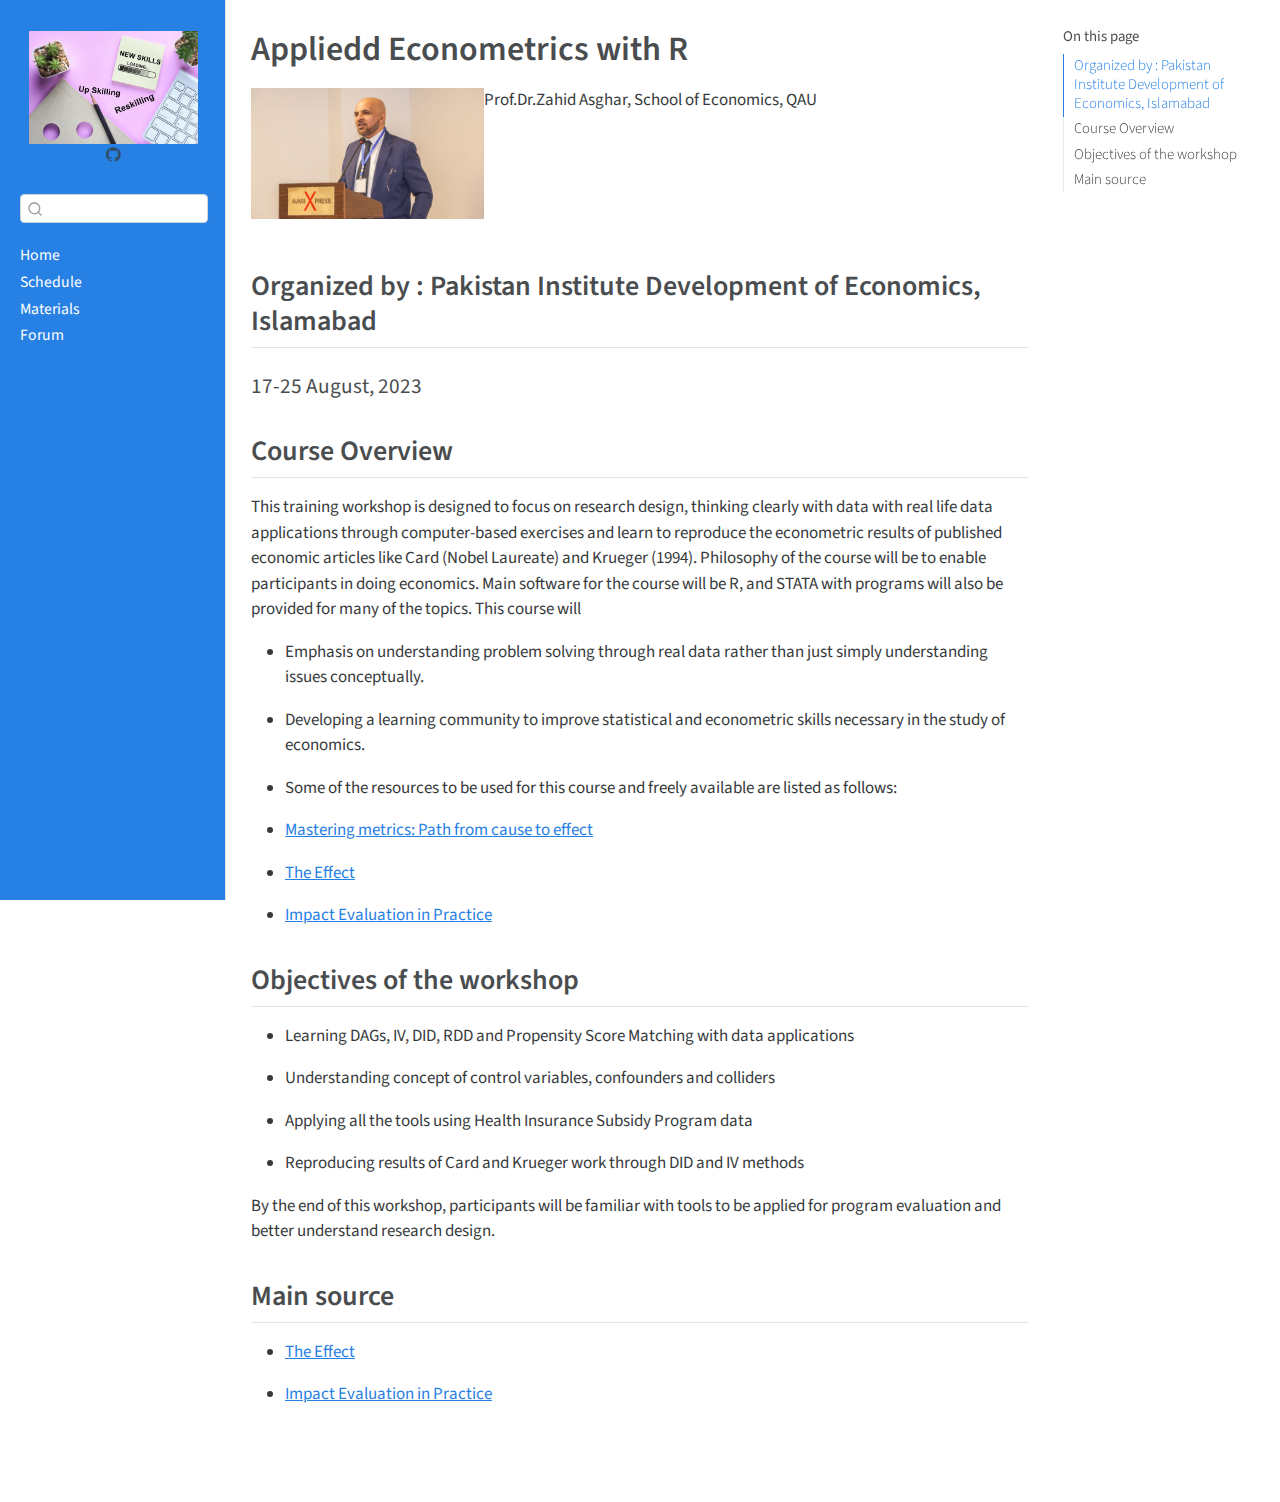
==== commit e4af6236: "Built site for gh-pages" ====
--- a/index.html
+++ b/index.html
@@ -85,12 +85,12 @@
 <!-- sidebar -->
   <nav id="quarto-sidebar" class="sidebar collapse collapse-horizontal sidebar-navigation docked overflow-auto">
     <div class="pt-lg-2 mt-2 text-center sidebar-header">
-    <div class="sidebar-title mb-0 py-0">
-      <a href="./">Course Title</a> 
-        <div class="sidebar-tools-main">
+      <a href="./index.html" class="sidebar-logo-link">
+      <img src="./reskill.png" alt="" class="sidebar-logo py-0 d-lg-inline d-none">
+      </a>
+      <div class="sidebar-tools-main">
     <a href="https://github.com/zahedasghar/impact_evaluation" rel="" title="GitHub" class="quarto-navigation-tool px-1" aria-label="GitHub"><i class="bi bi-github"></i></a>
 </div>
-    </div>
       </div>
         <div class="mt-2 flex-shrink-0 align-items-center">
         <div class="sidebar-search">
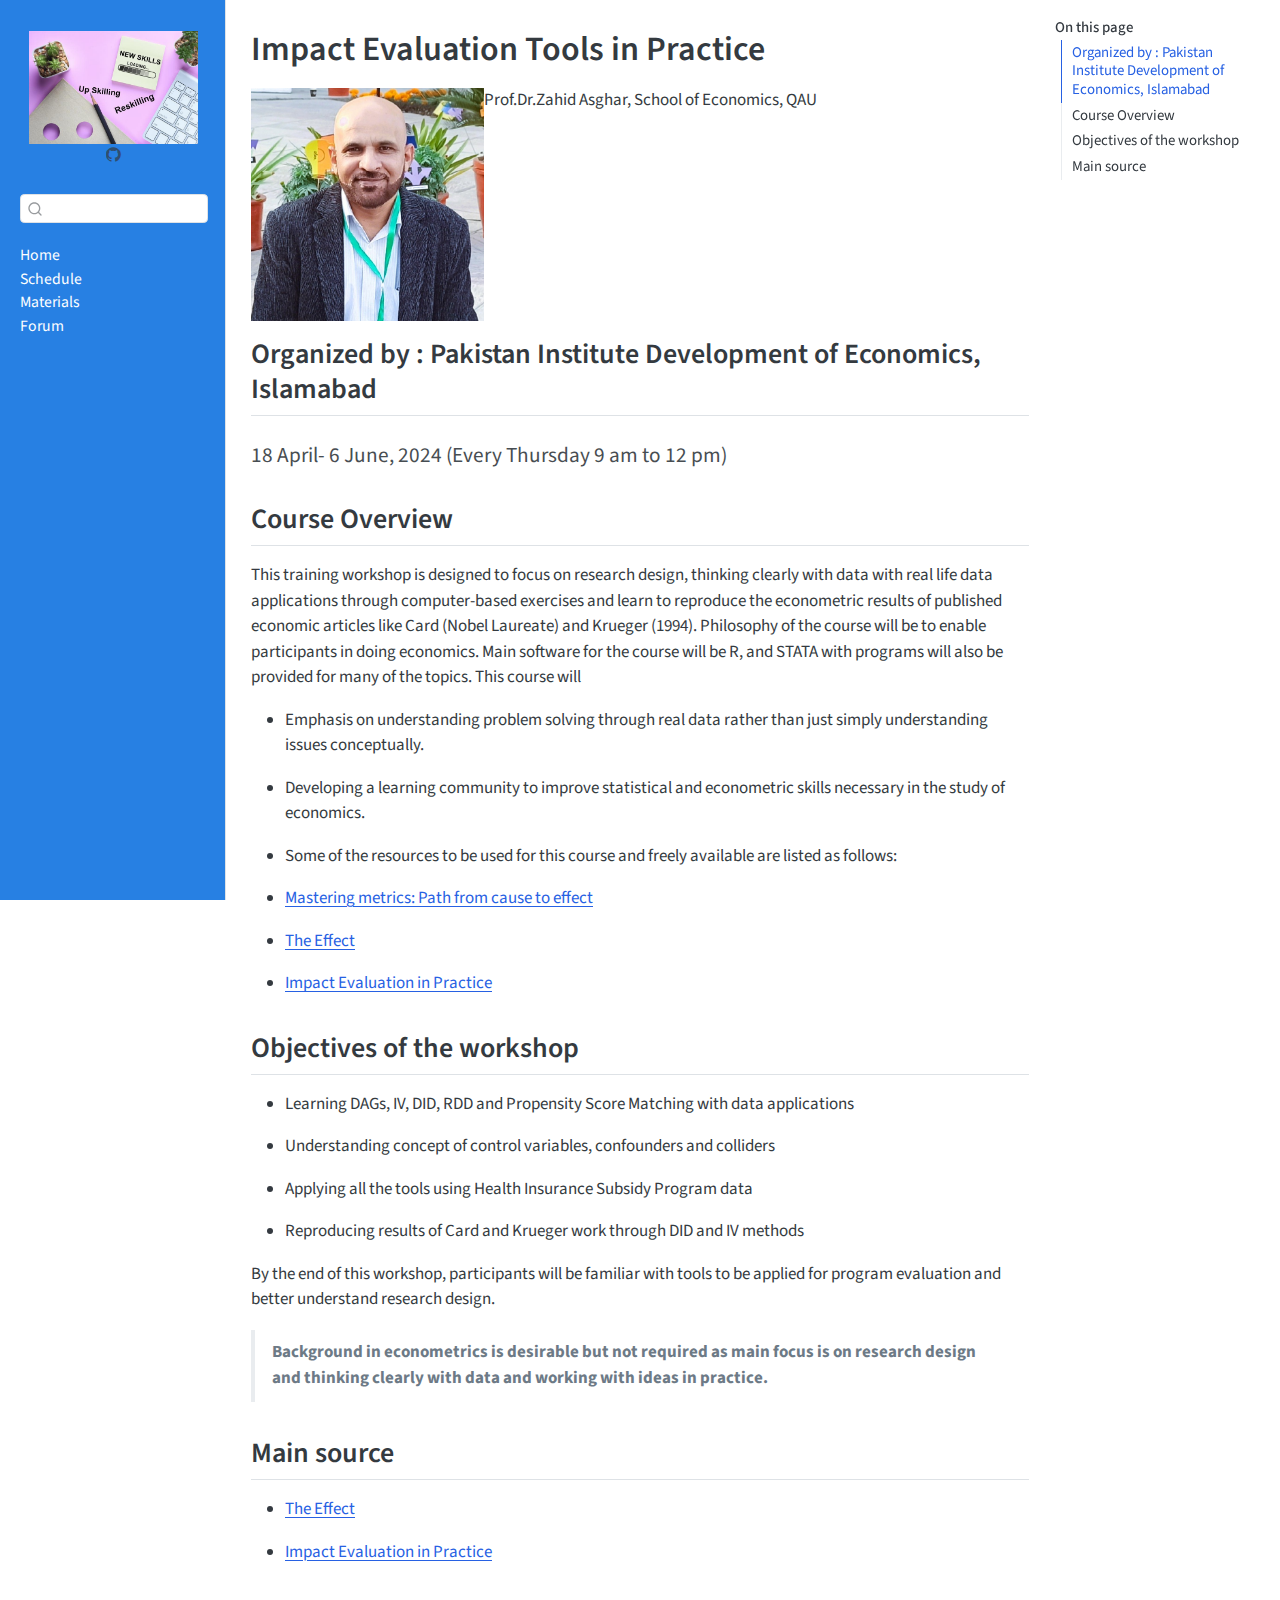
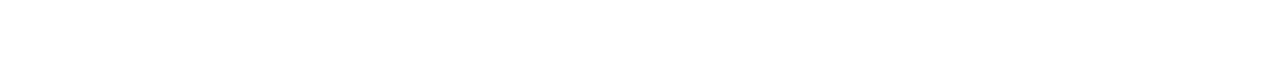
==== commit e94746d3: "Built site for gh-pages" ====
--- a/index.html
+++ b/index.html
@@ -2,12 +2,12 @@
 <html xmlns="http://www.w3.org/1999/xhtml" lang="en" xml:lang="en"><head>
 
 <meta charset="utf-8">
-<meta name="generator" content="quarto-1.3.450">
+<meta name="generator" content="quarto-1.4.553">
 
 <meta name="viewport" content="width=device-width, initial-scale=1.0, user-scalable=yes">
 
 
-<title>Course Title - Appliedd Econometrics with R</title>
+<title>Course Title - Impact Evaluation Tools in Practice</title>
 <style>
 code{white-space: pre-wrap;}
 span.smallcaps{font-variant: small-caps;}
@@ -44,7 +44,13 @@
   "collapse-after": 3,
   "panel-placement": "start",
   "type": "textbox",
-  "limit": 20,
+  "limit": 50,
+  "keyboard-shortcut": [
+    "f",
+    "/",
+    "s"
+  ],
+  "show-item-context": false,
   "language": {
     "search-no-results-text": "No results",
     "search-matching-documents-text": "matching documents",
@@ -53,6 +59,7 @@
     "search-more-match-text": "more match in this document",
     "search-more-matches-text": "more matches in this document",
     "search-clear-button-title": "Clear",
+    "search-text-placeholder": "",
     "search-detached-cancel-button-title": "Cancel",
     "search-submit-button-title": "Submit",
     "search-label": "Search"
@@ -68,12 +75,12 @@
   <header id="quarto-header" class="headroom fixed-top">
   <nav class="quarto-secondary-nav">
     <div class="container-fluid d-flex">
-      <button type="button" class="quarto-btn-toggle btn" data-bs-toggle="collapse" data-bs-target="#quarto-sidebar,#quarto-sidebar-glass" aria-controls="quarto-sidebar" aria-expanded="false" aria-label="Toggle sidebar navigation" onclick="if (window.quartoToggleHeadroom) { window.quartoToggleHeadroom(); }">
+      <button type="button" class="quarto-btn-toggle btn" data-bs-toggle="collapse" data-bs-target=".quarto-sidebar-collapse-item" aria-controls="quarto-sidebar" aria-expanded="false" aria-label="Toggle sidebar navigation" onclick="if (window.quartoToggleHeadroom) { window.quartoToggleHeadroom(); }">
         <i class="bi bi-layout-text-sidebar-reverse"></i>
       </button>
-      <nav class="quarto-page-breadcrumbs" aria-label="breadcrumb"><ol class="breadcrumb"><li class="breadcrumb-item"><a href="./index.html">Home</a></li></ol></nav>
-      <a class="flex-grow-1" role="button" data-bs-toggle="collapse" data-bs-target="#quarto-sidebar,#quarto-sidebar-glass" aria-controls="quarto-sidebar" aria-expanded="false" aria-label="Toggle sidebar navigation" onclick="if (window.quartoToggleHeadroom) { window.quartoToggleHeadroom(); }">      
-      </a>
+        <nav class="quarto-page-breadcrumbs" aria-label="breadcrumb"><ol class="breadcrumb"><li class="breadcrumb-item"><a href="./index.html">Home</a></li></ol></nav>
+        <a class="flex-grow-1" role="button" data-bs-toggle="collapse" data-bs-target=".quarto-sidebar-collapse-item" aria-controls="quarto-sidebar" aria-expanded="false" aria-label="Toggle sidebar navigation" onclick="if (window.quartoToggleHeadroom) { window.quartoToggleHeadroom(); }">      
+        </a>
       <button type="button" class="btn quarto-search-button" aria-label="" onclick="window.quartoOpenSearch();">
         <i class="bi bi-search"></i>
       </button>
@@ -83,13 +90,13 @@
 <!-- content -->
 <div id="quarto-content" class="quarto-container page-columns page-rows-contents page-layout-article">
 <!-- sidebar -->
-  <nav id="quarto-sidebar" class="sidebar collapse collapse-horizontal sidebar-navigation docked overflow-auto">
+  <nav id="quarto-sidebar" class="sidebar collapse collapse-horizontal quarto-sidebar-collapse-item sidebar-navigation docked overflow-auto">
     <div class="pt-lg-2 mt-2 text-center sidebar-header">
       <a href="./index.html" class="sidebar-logo-link">
       <img src="./reskill.png" alt="" class="sidebar-logo py-0 d-lg-inline d-none">
       </a>
       <div class="sidebar-tools-main">
-    <a href="https://github.com/zahedasghar/impact_evaluation" rel="" title="GitHub" class="quarto-navigation-tool px-1" aria-label="GitHub"><i class="bi bi-github"></i></a>
+    <a href="https://github.com/zahedasghar/impact_evaluation" title="GitHub" class="quarto-navigation-tool px-1" aria-label="GitHub"><i class="bi bi-github"></i></a>
 </div>
       </div>
         <div class="mt-2 flex-shrink-0 align-items-center">
@@ -126,7 +133,7 @@
     </ul>
     </div>
 </nav>
-<div id="quarto-sidebar-glass" data-bs-toggle="collapse" data-bs-target="#quarto-sidebar,#quarto-sidebar-glass"></div>
+<div id="quarto-sidebar-glass" class="quarto-sidebar-collapse-item" data-bs-toggle="collapse" data-bs-target=".quarto-sidebar-collapse-item"></div>
 <!-- margin-sidebar -->
     <div id="quarto-margin-sidebar" class="sidebar margin-sidebar">
         <nav id="TOC" role="doc-toc" class="toc-active">
@@ -145,7 +152,7 @@
 
 <header id="title-block-header" class="quarto-title-block default">
 <div class="quarto-title">
-<h1 class="title">Appliedd Econometrics with R</h1>
+<h1 class="title">Impact Evaluation Tools in Practice</h1>
 </div>
 
 
@@ -158,11 +165,13 @@
   </div>
   
 
+
 </header>
+
 
 <div class="columns">
 <div class="column" style="width:30%;">
-<p><img src="zahid.jpeg" class="img-fluid" width="512"></p>
+<p><img src="zahid1.jpeg" class="img-fluid" width="512"></p>
 </div><div class="column" style="width:70%;">
 <div class="nonincremental">
 <p>Prof.Dr.Zahid Asghar, School of Economics, QAU</p>
@@ -171,8 +180,8 @@
 </div>
 <section id="organized-by-pakistan-institute-development-of-economics-islamabad" class="level2">
 <h2 class="anchored" data-anchor-id="organized-by-pakistan-institute-development-of-economics-islamabad">Organized by : Pakistan Institute Development of Economics, Islamabad</h2>
-<section id="august-2023" class="level4">
-<h4 class="anchored" data-anchor-id="august-2023">17-25 August, 2023</h4>
+<section id="april--6-june-2024-every-thursday-9-am-to-12-pm" class="level4">
+<h4 class="anchored" data-anchor-id="april--6-june-2024-every-thursday-9-am-to-12-pm">18 April- 6 June, 2024 (Every Thursday 9 am to 12 pm)</h4>
 </section>
 </section>
 <section id="course-overview" class="level2">
@@ -196,6 +205,9 @@
 <li><p>Reproducing results of Card and Krueger work through DID and IV methods</p></li>
 </ul>
 <p>By the end of this workshop, participants will be familiar with tools to be applied for program evaluation and better understand research design.</p>
+<blockquote class="blockquote">
+<p><strong>Background in econometrics is desirable but not required as main focus is on research design and thinking clearly with data and working with ideas in practice.</strong></p>
+</blockquote>
 </section>
 <section id="main-source" class="level2">
 <h2 class="anchored" data-anchor-id="main-source">Main source</h2>
@@ -287,10 +299,27 @@
     // clear code selection
     e.clearSelection();
   });
-  function tippyHover(el, contentFn) {
+    var localhostRegex = new RegExp(/^(?:http|https):\/\/localhost\:?[0-9]*\//);
+    var mailtoRegex = new RegExp(/^mailto:/);
+      var filterRegex = new RegExp("https:\/\/Zahedasghar\.github\.io\/impact_evaluation\/");
+    var isInternal = (href) => {
+        return filterRegex.test(href) || localhostRegex.test(href) || mailtoRegex.test(href);
+    }
+    // Inspect non-navigation links and adorn them if external
+ 	var links = window.document.querySelectorAll('a[href]:not(.nav-link):not(.navbar-brand):not(.toc-action):not(.sidebar-link):not(.sidebar-item-toggle):not(.pagination-link):not(.no-external):not([aria-hidden]):not(.dropdown-item):not(.quarto-navigation-tool)');
+    for (var i=0; i<links.length; i++) {
+      const link = links[i];
+      if (!isInternal(link.href)) {
+        // undo the damage that might have been done by quarto-nav.js in the case of
+        // links that we want to consider external
+        if (link.dataset.originalHref !== undefined) {
+          link.href = link.dataset.originalHref;
+        }
+      }
+    }
+  function tippyHover(el, contentFn, onTriggerFn, onUntriggerFn) {
     const config = {
       allowHTML: true,
-      content: contentFn,
       maxWidth: 500,
       delay: 100,
       arrow: false,
@@ -300,8 +329,17 @@
       interactive: true,
       interactiveBorder: 10,
       theme: 'quarto',
-      placement: 'bottom-start'
+      placement: 'bottom-start',
     };
+    if (contentFn) {
+      config.content = contentFn;
+    }
+    if (onTriggerFn) {
+      config.onTrigger = onTriggerFn;
+    }
+    if (onUntriggerFn) {
+      config.onUntrigger = onUntriggerFn;
+    }
     window.tippy(el, config); 
   }
   const noterefs = window.document.querySelectorAll('a[role="doc-noteref"]');
@@ -313,7 +351,130 @@
       try { href = new URL(href).hash; } catch {}
       const id = href.replace(/^#\/?/, "");
       const note = window.document.getElementById(id);
-      return note.innerHTML;
+      if (note) {
+        return note.innerHTML;
+      } else {
+        return "";
+      }
+    });
+  }
+  const xrefs = window.document.querySelectorAll('a.quarto-xref');
+  const processXRef = (id, note) => {
+    // Strip column container classes
+    const stripColumnClz = (el) => {
+      el.classList.remove("page-full", "page-columns");
+      if (el.children) {
+        for (const child of el.children) {
+          stripColumnClz(child);
+        }
+      }
+    }
+    stripColumnClz(note)
+    if (id === null || id.startsWith('sec-')) {
+      // Special case sections, only their first couple elements
+      const container = document.createElement("div");
+      if (note.children && note.children.length > 2) {
+        container.appendChild(note.children[0].cloneNode(true));
+        for (let i = 1; i < note.children.length; i++) {
+          const child = note.children[i];
+          if (child.tagName === "P" && child.innerText === "") {
+            continue;
+          } else {
+            container.appendChild(child.cloneNode(true));
+            break;
+          }
+        }
+        if (window.Quarto?.typesetMath) {
+          window.Quarto.typesetMath(container);
+        }
+        return container.innerHTML
+      } else {
+        if (window.Quarto?.typesetMath) {
+          window.Quarto.typesetMath(note);
+        }
+        return note.innerHTML;
+      }
+    } else {
+      // Remove any anchor links if they are present
+      const anchorLink = note.querySelector('a.anchorjs-link');
+      if (anchorLink) {
+        anchorLink.remove();
+      }
+      if (window.Quarto?.typesetMath) {
+        window.Quarto.typesetMath(note);
+      }
+      // TODO in 1.5, we should make sure this works without a callout special case
+      if (note.classList.contains("callout")) {
+        return note.outerHTML;
+      } else {
+        return note.innerHTML;
+      }
+    }
+  }
+  for (var i=0; i<xrefs.length; i++) {
+    const xref = xrefs[i];
+    tippyHover(xref, undefined, function(instance) {
+      instance.disable();
+      let url = xref.getAttribute('href');
+      let hash = undefined; 
+      if (url.startsWith('#')) {
+        hash = url;
+      } else {
+        try { hash = new URL(url).hash; } catch {}
+      }
+      if (hash) {
+        const id = hash.replace(/^#\/?/, "");
+        const note = window.document.getElementById(id);
+        if (note !== null) {
+          try {
+            const html = processXRef(id, note.cloneNode(true));
+            instance.setContent(html);
+          } finally {
+            instance.enable();
+            instance.show();
+          }
+        } else {
+          // See if we can fetch this
+          fetch(url.split('#')[0])
+          .then(res => res.text())
+          .then(html => {
+            const parser = new DOMParser();
+            const htmlDoc = parser.parseFromString(html, "text/html");
+            const note = htmlDoc.getElementById(id);
+            if (note !== null) {
+              const html = processXRef(id, note);
+              instance.setContent(html);
+            } 
+          }).finally(() => {
+            instance.enable();
+            instance.show();
+          });
+        }
+      } else {
+        // See if we can fetch a full url (with no hash to target)
+        // This is a special case and we should probably do some content thinning / targeting
+        fetch(url)
+        .then(res => res.text())
+        .then(html => {
+          const parser = new DOMParser();
+          const htmlDoc = parser.parseFromString(html, "text/html");
+          const note = htmlDoc.querySelector('main.content');
+          if (note !== null) {
+            // This should only happen for chapter cross references
+            // (since there is no id in the URL)
+            // remove the first header
+            if (note.children.length > 0 && note.children[0].tagName === "HEADER") {
+              note.children[0].remove();
+            }
+            const html = processXRef(null, note);
+            instance.setContent(html);
+          } 
+        }).finally(() => {
+          instance.enable();
+          instance.show();
+        });
+      }
+    }, function(instance) {
     });
   }
       let selectedAnnoteEl;
@@ -357,6 +518,7 @@
             }
             div.style.top = top - 2 + "px";
             div.style.height = height + 4 + "px";
+            div.style.left = 0;
             let gutterDiv = window.document.getElementById("code-annotation-line-highlight-gutter");
             if (gutterDiv === null) {
               gutterDiv = window.document.createElement("div");
@@ -382,6 +544,32 @@
         });
         selectedAnnoteEl = undefined;
       };
+        // Handle positioning of the toggle
+    window.addEventListener(
+      "resize",
+      throttle(() => {
+        elRect = undefined;
+        if (selectedAnnoteEl) {
+          selectCodeLines(selectedAnnoteEl);
+        }
+      }, 10)
+    );
+    function throttle(fn, ms) {
+    let throttle = false;
+    let timer;
+      return (...args) => {
+        if(!throttle) { // first call gets through
+            fn.apply(this, args);
+            throttle = true;
+        } else { // all the others get throttled
+            if(timer) clearTimeout(timer); // cancel #2
+            timer = setTimeout(() => {
+              fn.apply(this, args);
+              timer = throttle = false;
+            }, ms);
+        }
+      };
+    }
       // Attach click handler to the DT
       const annoteDls = window.document.querySelectorAll('dt[data-target-cell]');
       for (const annoteDlNode of annoteDls) {
@@ -445,4 +633,5 @@
 
 
 
+
 </body></html>